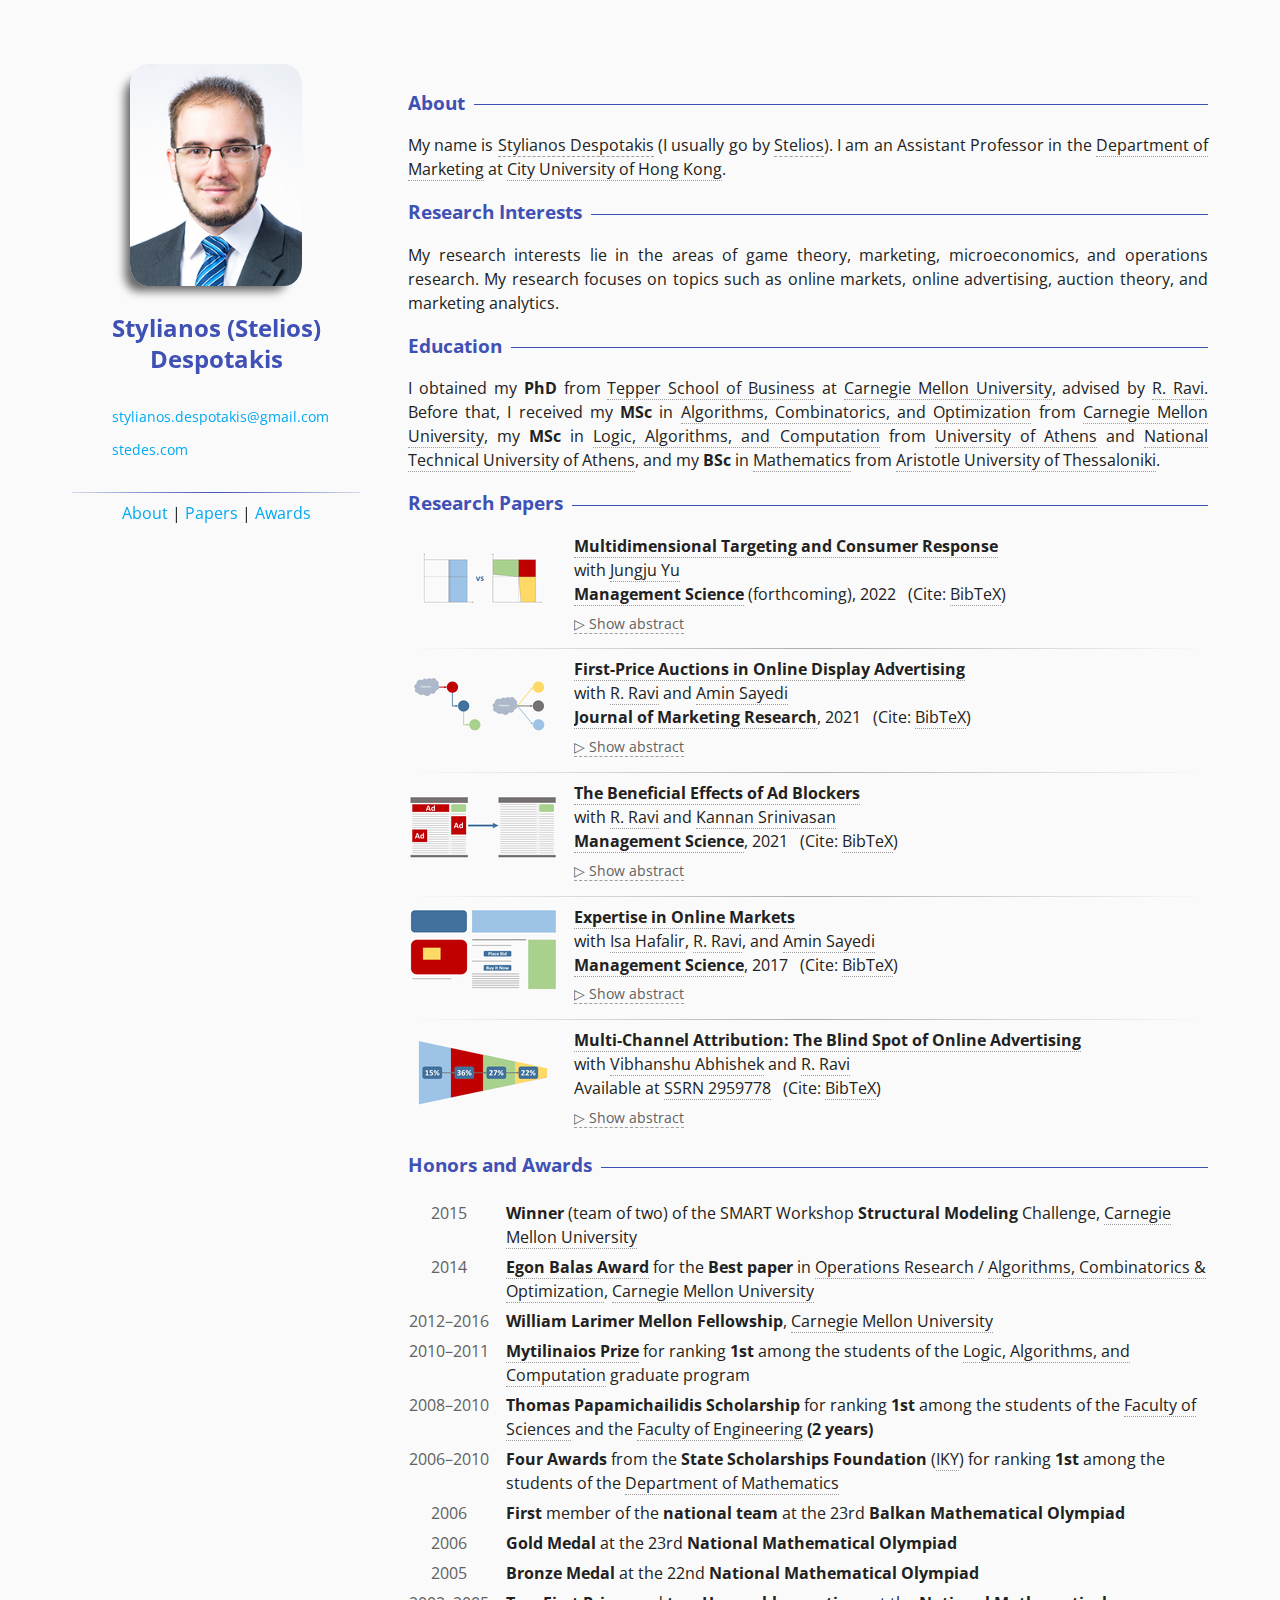
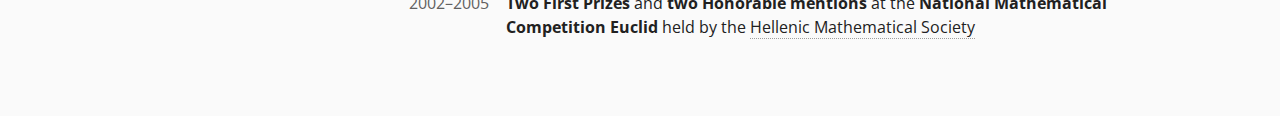
==== index.html @ b0734ba6 "update citations" ====
<!DOCTYPE html>
<html lang="en">

    <head>
        <meta charset="utf-8">

        <meta name="keywords" content="Stelios, Stylianos, Despotakis, stedes, Στέλιος, Στυλιανός, Δεσποτάκης">
        <meta name="description" content="Stylianos (Stelios) Despotakis CV">
        <meta name="author" content="Stylianos Despotakis">

        <meta name="viewport" content="width=device-width, initial-scale=1.0">

        <title>Stelios Despotakis CV</title>

        <link rel="stylesheet" href="css/cv_style.css">
        <link href="https://fonts.googleapis.com/css?family=Open+Sans:400,400i,700" rel="stylesheet">
        <link href="https://maxcdn.bootstrapcdn.com/font-awesome/4.6.3/css/font-awesome.min.css" rel="stylesheet" integrity="sha384-T8Gy5hrqNKT+hzMclPo118YTQO6cYprQmhrYwIiQ/3axmI1hQomh7Ud2hPOy8SP1" crossorigin="anonymous">

        <script src="https://ajax.googleapis.com/ajax/libs/jquery/1.12.4/jquery.min.js"></script>
        <script src="js/ga.js"></script>

        <!-- Icons -->
        <link rel="apple-touch-icon" sizes="180x180" href="/apple-touch-icon.png">
        <link rel="icon" type="image/png" href="/favicon-32x32.png" sizes="32x32">
        <link rel="icon" type="image/png" href="/favicon-16x16.png" sizes="16x16">
        <link rel="manifest" href="/manifest.json">
        <link rel="mask-icon" href="/safari-pinned-tab.svg" color="#5bbad5">
        <meta name="theme-color" content="#ffffff">
    </head>

    <body>
        <div class="cv-container">
            <div class="sidebar">
                <div id="profile-pic"><img src="images/sdespota.jpg" alt="me"></div>
                <h2 id="name-title">Stylianos (Stelios) Despotakis</h2>
                <table class="contact">
                    <tr>
                        <td><span class="fa fa-envelope fa-fw"></span></td>
                        <td>
                            <div id="myemail" style="display: inline-block;">
                                @gmail.
                                <div style="float:right;">
                                    com
                                </div>
                                <div style="float:left;">
                                    despotakis
                                    <span style="display:none;">ignore_this</span>
                                    <div style="float:left;">
                                        stylianos.
                                    </div>
                                </div>
                            </div>
                        </td>
                    </tr>
                    <tr>
                        <td><span class="fa fa-globe fa-fw"></span></td>
                        <td>
                            <a href="/">stedes.com</a>
                        </td>
                    </tr>
                </table>

                <hr>
                <nav>
                    <a href="#sec_about">About</a> |
                    <a href="#sec_papers">Papers</a> |
                    <a href="#sec_awards">Awards</a>
                </nav>
            </div>


            <div class="content">

                <div class="section">
                    <h3 class="section-title" id="sec_about">About</h3>
                    <div class="about">
                        My name is
                        <span class="hover-box">Stylianos Despotakis<span class="message">Greek: Στυλιανός Δεσποτάκης, <small>pronounced&nbsp;</small><span title="Representation in the International Phonetic Alphabet (IPA)">[sti&#654;a'nos &#240;espo'takis]</span> <span title="English pronunciation respelling" class="epr">steel-yah-<span class="smallcaps">NOHSS</span> theh-spoh-<span class="smallcaps">TAH</span>-kees</span></span></span>
                        (I usually go by
                        <span class="hover-box">Stelios<span class="message">Greek: Στέλιος, <small>pronounced&nbsp;</small><span title="Representation in the International Phonetic Alphabet (IPA)">['ste&#654;os]</span> <span title="English pronunciation respelling" class="epr"><span class="smallcaps">STELL</span>-yohs</span></span></span>).
                        I am an Assistant Professor in the <a href="https://www.cb.cityu.edu.hk/mkt/">Department of Marketing</a> at <a href="https://www.cityu.edu.hk/">City University of Hong Kong</a>.
                    </div>
                </div>


                <div class="section">
                    <h3 class="section-title">Research Interests</h3>
                    <div class="research">
                         My research interests lie in the areas of game theory, marketing, microeconomics, and operations research. My research focuses on topics such as online markets, online advertising, auction theory, and marketing analytics.
                    </div>
                </div>


                <div class="section">
                    <h3 class="section-title">Education</h3>
                    <div class="section-content">
                        <div class="education">
                            I obtained my <strong>PhD</strong> from <a href="https://www.cmu.edu/tepper/">Tepper School of Business</a> at <a href="https://www.cmu.edu/">Carnegie Mellon University</a>, advised by <a href="https://www.contrib.andrew.cmu.edu/~ravi/">R. Ravi</a>. Before that, I received my <strong>MSc</strong> in <a href="http://aco.math.cmu.edu/">Algorithms, Combinatorics, and Optimization</a> from <a href="https://www.cmu.edu/">Carnegie Mellon University</a>, my <strong>MSc</strong> in <a href="http://mpla.math.uoa.gr/en/">Logic, Algorithms, and Computation</a> from <a href="https://en.uoa.gr/">University of Athens</a> and <a href="https://www.ntua.gr/en">National Technical University of Athens</a>, and my <strong>BSc</strong> in <a href="https://math.auth.gr/en/">Mathematics</a> from <a href="https://www.auth.gr/en">Aristotle University of Thessaloniki</a>.
                        </div>
                    </div>
                </div>


                <div class="section">
                    <h3 class="section-title" id="sec_papers">Research Papers</h3>
                    <div class="section-content">
                        <div class="paper-container">
                            <div class="image-holder">
                                <img class="paper-image" src="images/md_targeting_small.png" alt="md-targeting">
                            </div>
                            <div class="paper-details">
                                <div class="paper-title">
                                    <strong><a href="pdfs/DY%20-%20Multidimensional%20Targeting%20and%20Consumer%20Response%20-%202022.pdf">Multidimensional Targeting and Consumer Response</a></strong>
                                </div>
                                <div class="authors">
                                    with <a href="https://sites.google.com/view/jungju/home">Jungju Yu</a>
                                </div>
                                <div class="venue">
                                    <strong><a href="https://pubsonline.informs.org/doi/abs/10.1287/mnsc.2022.4604">Management Science</a></strong> (forthcoming), 2022 &nbsp; (Cite: <a href="#bibtex5">BibTeX</a>)
                                </div>
                                <div class="lightbox" id="bibtex5">
                                    <figure>
                                        <a href="#!" class="close"></a>
                                        <figcaption>
<pre>@article{despotakis2022multidimensional,
  title     = {Multidimensional Targeting and Consumer Response},
  author    = {Despotakis, Stylianos and Yu, Jungju},
  journal   = {Management Science},
  volume    = {forthcoming},
  year      = {2022},
  doi       = {10.1287/mnsc.2022.4604},
  URL       = {
    https://pubsonline.informs.org/doi/abs/10.1287/mnsc.2022.4604
  },
  publisher = {INFORMS}
}</pre>
                                        </figcaption>
                                    </figure>
                                </div>
                                <div class="abstract-container">
                                    <input type="checkbox" class="abstract-state" id="abstract5"/>
                                    <label for="abstract5" class="abstract-trigger"></label>
                                    <div class="abstract-wrap">
                                        <div class="abstract-target">
                                            <h4>Abstract</h4>
                                            <p>
                                                Advancements in targeting technology have allowed firms to engage in more precise targeting based on several aspects of consumers' preferences. Exposed to more targeted ads, consumers are becoming increasingly aware of being targeted and respond accordingly. This paper provides a theoretical analysis of multidimensional targeting under which consumers can draw inferences about multiple components of their utility from the advertised product. We show that the firm can be worse off under multidimensional targeting than under single-dimensional targeting, in which the firm targets consumers based only on a single component of their utility. This is because, with multidimensional targeting, targeted consumers may face greater uncertainty about on which specific dimension(s) they can expect to enjoy the advertised product. Therefore, they may be less willing to exert a costly effort of clicking the ad and making a purchase decision. When this result holds, the firm may want to adopt a single-dimensional targeting strategy. However, we show that the firm cannot credibly commit to such a strategy once given access to multiple dimensions of customer data. Interestingly, a higher unit cost of advertising can mitigate the firm's commitment problem for utilizing customer data and, thus, increase the firm's profit. Moreover, the firm can sometimes lower the price to recover some of, but not entirely offset, the drawbacks of multidimensional targeting. We discuss the implications of our results regarding the current practice of targeted advertising and data privacy protection policies.
                                            </p>
                                        </div>
                                    </div>
                                </div>
                            </div>
                        </div>
                        <hr>
                        <div class="paper-container">
                            <div class="image-holder">
                                <img class="paper-image" src="images/firstprice_small.png" alt="First-price">
                            </div>
                            <div class="paper-details">
                                <div class="paper-title">
                                    <strong><a href="pdfs/DRS%20-%20First-Price%20Auctions%20in%20Online%20Display%20Advertising%20-%202021.pdf">First-Price Auctions in Online Display Advertising</a></strong>
                                </div>
                                <div class="authors">
                                    with <a href="https://www.contrib.andrew.cmu.edu/~ravi/">R. Ravi</a> and <a href="https://faculty.washington.edu/aminsa/">Amin Sayedi</a>
                                </div>
                                <div class="venue">
                                    <strong><a href="https://journals.sagepub.com/doi/abs/10.1177/00222437211030201">Journal of Marketing Research</a></strong>, 2021 &nbsp; (Cite: <a href="#bibtex4">BibTeX</a>)
                                </div>
                                <div class="lightbox" id="bibtex4">
                                    <figure>
                                        <a href="#!" class="close"></a>
                                        <figcaption>
<pre>@article{despotakis2021first,
  title     = {First-Price Auctions in Online Display Advertising},
  author    = {Despotakis, Stylianos and Ravi, R and Sayedi, Amin},
  journal   = {Journal of Marketing Research},
  volume    = {58},
  number    = {5},
  pages     = {888--907},
  year      = {2021},
  doi       = {10.1177/00222437211030201},
  URL       = {
    https://journals.sagepub.com/doi/abs/10.1177/00222437211030201
  },
  publisher = {American Marketing Association}
}</pre>
                                        </figcaption>
                                    </figure>
                                </div>
                                <div class="abstract-container">
                                    <input type="checkbox" class="abstract-state" id="abstract4"/>
                                    <label for="abstract4" class="abstract-trigger"></label>
                                    <div class="abstract-wrap">
                                        <div class="abstract-target">
                                            <h4>Abstract</h4>
                                            <p>
                                                We explain the rapid and dramatic move from second-price to first-price auction format in the display advertising market to be a simple consequence of the move from the waterfalling mechanism employed by publishers for soliciting bids in a pre-ordered cascade over exchanges, to an alternate header bidding strategy that broadcasts the request for bid to all exchanges. First, we argue that the move by the publishers from waterfalling to header bidding was a revenue improving move for publishers in the old regime when exchanges employed second-price auctions. Given the publisher move to header bidding, we show that exchanges move from second-price to first-price auctions to increase their expected clearing prices. Interestingly, when all exchanges move to first-price auctions, each exchange faces stronger competition from other exchanges and some exchanges may end up with lower revenue than when all exchanges use second-price auctions; yet, all exchanges move to first-price auctions in the unique equilibrium of the game. We show that the new regime commoditizes the exchanges' offerings and drives their buyer-side fees to zero in equilibrium. Furthermore, it allows the publishers to achieve the revenue of the optimal mechanism despite not having direct access to the advertisers.
                                            </p>
                                        </div>
                                    </div>
                                </div>
                            </div>
                        </div>
                        <hr>
                        <div class="paper-container">
                            <div class="image-holder">
                                <img class="paper-image" src="images/adblocking_small.png" alt="Adblocking">
                            </div>
                            <div class="paper-details">
                                <div class="paper-title">
                                    <strong><a href="pdfs/DRS%20-%20The%20Beneficial%20Effects%20of%20Ad%20Blockers%20-%202019.pdf">The Beneficial Effects of Ad Blockers</a></strong>
                                </div>
                                <div class="authors">
                                    with <a href="https://www.contrib.andrew.cmu.edu/~ravi/">R. Ravi</a> and <a href="https://www.cmu.edu/tepper/faculty-and-research/faculty-by-area/profiles/srinivasan-kannan.html">Kannan Srinivasan</a>
                                </div>
                                <div class="venue">
                                    <strong><a href="https://pubsonline.informs.org/doi/abs/10.1287/mnsc.2020.3653">Management Science</a></strong>, 2021 &nbsp; (Cite: <a href="#bibtex3">BibTeX</a>)
                                </div>
                                <div class="lightbox" id="bibtex3">
                                    <figure>
                                        <a href="#!" class="close"></a>
                                        <figcaption>
<pre>@article{despotakis2021beneficial,
  title     = {The Beneficial Effects of Ad Blockers},
  author    = {Despotakis, Stylianos and Ravi, R and Srinivasan, Kannan},
  journal   = {Management Science},
  volume    = {67},
  number    = {4},
  pages     = {2096--2125},
  year      = {2021},
  doi       = {10.1287/mnsc.2020.3653},
  URL       = {
    https://pubsonline.informs.org/doi/abs/10.1287/mnsc.2020.3653
  },
  publisher = {INFORMS}
}</pre>
                                        </figcaption>
                                    </figure>
                                </div>
                                <div class="abstract-container">
                                    <input type="checkbox" class="abstract-state" id="abstract3"/>
                                    <label for="abstract3" class="abstract-trigger"></label>
                                    <div class="abstract-wrap">
                                        <div class="abstract-target">
                                            <h4>Abstract</h4>
                                            <p>
                                                Although online advertising is the lifeline of many internet content platforms, the usage of ad blockers has surged in recent years, presenting a challenge to platforms dependent on ad revenue. Using a simple analytical model with two competing platforms, we show that the presence of ad blockers can actually benefit platforms. In particular, there are conditions under which the optimal equilibrium strategy for the platforms is to allow the use of ad blockers (rather than using an ad-block wall or charging a fee for viewing ad-free content). The key insight is that allowing ad blockers serves to differentiate platform users based on their disutility to viewing ads. This allows platforms to increase their ad intensity on those that do not use the ad blockers and achieve higher returns than in a world without ad blockers. We show robustness of these results when we allow a larger combination of platform strategies, as well as by explaining how ad white-listing schemes offered by modern ad blockers can add value. Our study provides general guidelines for what strategy a platform should follow based on the heterogeneity in the ad sensitivity of their user base.
                                            </p>
                                        </div>
                                    </div>
                                </div>
                            </div>
                        </div>
                        <hr>
                        <div class="paper-container">
                            <div class="image-holder">
                                <img class="paper-image" src="images/auctions2_small.png" alt="Auctions">
                            </div>
                            <div class="paper-details">
                                <div class="paper-title">
                                    <strong><a href="pdfs/DHRS%20-%20Expertise%20in%20Online%20Markets%20-%202016.pdf">Expertise in Online Markets</a></strong>
                                </div>
                                <div class="authors">
                                    with <a href="https://profiles.uts.edu.au/isa.hafalir">Isa Hafalir</a>, <a href="https://www.contrib.andrew.cmu.edu/~ravi/">R. Ravi</a>, and <a href="https://faculty.washington.edu/aminsa/">Amin Sayedi</a>
                                </div>
                                <div class="venue">
                                    <strong><a href="https://pubsonline.informs.org/doi/abs/10.1287/mnsc.2016.2530">Management Science</a></strong>, 2017 &nbsp; (Cite: <a href="#bibtex1">BibTeX</a>)
                                </div>
                                <div class="lightbox" id="bibtex1">
                                    <figure>
                                        <a href="#!" class="close"></a>
                                        <figcaption>
<pre>@article{despotakis2017expertise,
  title     = {Expertise in Online Markets},
  author    = {Despotakis, Stylianos and Hafalir, Isa and Ravi, R and Sayedi, Amin},
  journal   = {Management Science},
  volume    = {63},
  number    = {11},
  pages     = {3895--3910},
  year      = {2017},
  doi       = {10.1287/mnsc.2016.2530},
  URL       = {
    https://pubsonline.informs.org/doi/abs/10.1287/mnsc.2016.2530
  },
  publisher = {INFORMS}
}</pre>
                                        </figcaption>
                                    </figure>
                                </div>
                                <div class="abstract-container">
                                    <input type="checkbox" class="abstract-state" id="abstract1"/>
                                    <label for="abstract1" class="abstract-trigger"></label>
                                    <div class="abstract-wrap">
                                        <div class="abstract-target">
                                            <h4>Abstract</h4>
                                            <p>
                                                We examine the effect of the presence of expert buyers on other buyers, the platform, and the sellers in online markets. We model buyer expertise as the ability to accurately predict the quality, or condition, of an item, modeled as its common value. We show that nonexperts may bid more aggressively, even above their expected valuation, to compensate for their lack of information. As a consequence, we obtain two interesting implications. First, auctions with a &ldquo;hard close&rdquo; may generate higher revenue than those with a &ldquo;soft close&rdquo;. Second, contrary to the linkage principle, an auction platform may obtain a higher revenue by hiding the item's common-value information from the buyers. We also consider markets where both auctions and posted prices are available and show that the presence of experts allows the sellers of high quality items to signal their quality by choosing to sell via auctions.
                                            </p>
                                        </div>
                                    </div>
                                </div>
                            </div>
                        </div>
                        <hr>
                        <div class="paper-container">
                            <div class="image-holder">
                                <img class="paper-image" src="images/attribution_small.png" alt="Attribution">
                            </div>
                            <div class="paper-details">
                                <div class="paper-title">
                                    <strong><a href="pdfs/ADR%20-%20Multi-Channel%20Attribution%20The%20Blind%20Spot%20of%20Online%20Advertising%20-%202017.pdf">Multi-Channel Attribution: The Blind Spot of Online Advertising</a></strong>
                                </div>
                                <div class="authors">
                                    with <a href="https://merage.uci.edu/research-faculty/faculty-directory/Vibhanshu-Abhishek.html">Vibhanshu Abhishek</a> and <a href="https://www.contrib.andrew.cmu.edu/~ravi/">R. Ravi</a>
                                </div>
                                <div class="venue">
                                    Available at <a href="https://ssrn.com/abstract=2959778">SSRN 2959778</a> &nbsp; (Cite: <a href="#bibtex2">BibTeX</a>)
                                </div>
                                <div class="lightbox" id="bibtex2">
                                    <figure>
                                        <a href="#!" class="close"></a>
                                        <figcaption>
<pre>@article{abhishek2017multi,
  title   = {Multi-Channel Attribution: The Blind Spot of Online Advertising},
  author  = {Abhishek, Vibhanshu and Despotakis, Stylianos and Ravi, R},
  journal = {Available at SSRN 2959778},
  year    = {2017},
  doi     = {10.2139/ssrn.2959778},
  URL     = {
    https://ssrn.com/abstract=2959778
  }
}</pre>
                                        </figcaption>
                                    </figure>
                                </div>
                                <div class="abstract-container">
                                    <input type="checkbox" class="abstract-state" id="abstract2"/>
                                    <label for="abstract2" class="abstract-trigger"></label>
                                    <div class="abstract-wrap">
                                        <div class="abstract-target">
                                            <h4>Abstract</h4>
                                            <p>
                                                In this paper, we study the problem of attributing credit for customer acquisition to different components of a digital marketing campaign using an analytical model. We investigate attribution contracts through which an advertiser tries to incentivize two publishers that affect customer acquisition. We situate such contracts in a two-stage marketing funnel, where the publishers should coordinate their efforts to drive conversions.
                                            </p>
                                            <p>
                                                First, we analyze the popular class of multi-touch contracts where the principal splits the attribution among publishers using fixed weights depending on their position. Our first result shows the following counterintuitive property of optimal multi-touch contracts: higher credit is given to the portion of the funnel where the existing baseline conversion rate is higher. Next, we show that social welfare maximizing contracts can sometimes have even higher conversion rate than optimal multi-touch contracts, highlighting a prisoners' dilemma effect in the equilibrium for the multi-touch contract. While multi-touch attribution is not globally optimal, there are linear contracts that &ldquo;coordinate the funnel&rdquo; to achieve optimal revenue. However, such optimal-revenue contracts require knowledge of the baseline conversion rates by the principal. When this information is not available, we propose a new class of &lsquo;reinforcement&rsquo; contracts and show that for a large range of model parameters these contracts yield better revenue than multi-touch.
                                            </p>
                                        </div>
                                    </div>
                                </div>
                            </div>
                        </div>
                    </div>
                </div>


                <div class="section">
                    <h3 class="section-title" id="sec_awards">Honors and Awards</h3>
                    <div class="section-content">
                        <table class="awards">
                            <tr>
                                <td>2015</td>
                                <td>
                                    <strong>Winner</strong> (team of two) of the SMART Workshop <strong>Structural Modeling</strong> Challenge, <a href="https://www.cmu.edu/">Carnegie Mellon University</a>
                                </td>
                            </tr>
                            <tr>
                                <td>2014</td>
                                <td>
                                    <strong><a href="https://www.cmu.edu/tepper/programs/phd/program/student-awards.html">Egon Balas Award</a></strong> for the <strong>Best paper</strong> in <a href="https://www.cmu.edu/tepper/programs/phd/program/operations-research/">Operations Research</a> / <a href="http://aco.math.cmu.edu/">Algorithms, Combinatorics & Optimization</a>, <a href="https://www.cmu.edu/">Carnegie Mellon University</a>
                                </td>
                            </tr>
                            <tr>
                                <td>2012&ndash;2016</td>
                                <td>
                                    <strong>William Larimer Mellon Fellowship</strong>, <a href="https://www.cmu.edu/">Carnegie Mellon University</a>
                                </td>
                            </tr>
                            <tr>
                                <td>2010&ndash;2011</td>
                                <td>
                                    <strong><a href="http://mpla.math.uoa.gr/en/awards/mytilinaios/">Mytilinaios Prize</a></strong> for ranking <strong>1st</strong> among the students of the <a href="http://mpla.math.uoa.gr/en/">Logic, Algorithms, and Computation</a> graduate program
                                </td>
                            </tr>
                            <tr>
                                <td>2008&ndash;2010</td>
                                <td>
                                    <strong>Thomas Papamichailidis Scholarship</strong> for ranking <strong>1st</strong> among the students of the <a href="https://www.auth.gr/en/sci">Faculty of Sciences</a> and the <a href="https://www.auth.gr/en/eng">Faculty of Engineering</a> <strong>(2 years)</strong>
                                </td>
                            </tr>
                            <tr>
                                <td>2006&ndash;2010</td>
                                <td>
                                    <strong>Four Awards</strong> from the <strong>State Scholarships Foundation</strong> (<a href="https://www.iky.gr/en/">IKY</a>) for ranking <strong>1st</strong> among the students of the <a href="https://math.auth.gr/en/">Department of Mathematics</a>
                                </td>
                            </tr>
                            <tr>
                                <td>2006</td>
                                <td>
                                    <strong>First</strong> member of the <strong>national team</strong> at the 23rd <strong>Balkan Mathematical Olympiad</strong>
                                </td>
                            </tr>
                            <tr>
                                <td>2006</td>
                                <td>
                                    <strong>Gold Medal</strong> at the 23rd <strong>National Mathematical Olympiad</strong>
                                </td>
                            </tr>
                            <tr>
                                <td>2005</td>
                                <td>
                                    <strong>Bronze Medal</strong> at the 22nd <strong>National Mathematical Olympiad</strong>
                                </td>
                            </tr>
                            <tr>
                                <td>2002&ndash;2005</td>
                                <td>
                                    <strong>Two First Prizes</strong> and <strong>two Honorable mentions</strong> at the <strong>National Mathematical Competition Euclid</strong> held by the <a href="http://www.hms.gr/">Hellenic Mathematical Society</a>
                                </td>
                            </tr>
                        </table>
                    </div>
                </div>


            </div>
        </div>


        <script src="js/cv_script.js"></script>

    </body>
</html>
---- css/cv_style.css ----
html {
    font-family: 'Open Sans', 'Helvetica Neue', Helvetica, Arial, sans-serif;
    font-size: 1em;
    line-height: 1.5em;
    background-color: #fafafa;
}

body {
    margin: 0.5em;
    padding: 0;
    color: #212121;
}

/* Tables */
.awards {
    border-spacing: 0 0.3em;
}
.awards td:first-child {
    vertical-align: top;
    text-align: center;
    color: #616161;
    white-space: nowrap;
    padding-right: 1em;
}

.contact {
    color: #616161;
    margin: 1.5em auto;
}
.contact td {
    padding: 0.5em 0.2em;
}
.contact td:first-child {
    vertical-align: top;
    text-align: center;
    line-height: 1.2em;
    font-size: 1em;
}
.contact td:last-child {
    vertical-align: center;
    text-align: left;
    line-height: 1.2em;
    font-size: 0.9em;
}

/* Section titles */
.section-title {
    color: #3f51b5;
    overflow: hidden;
}
.section-title:after {
    background-color: #3f51b5;
    content: '';
    display: inline-block;
    height: 1px;
    position: relative;
    vertical-align: middle;
    width: 100%;
    left: 0.5em;
    margin-right: -100%;
    z-index: -1;
}

/* Name title */
#name-title {
    color: #3f51b5;
    line-height: 1.3;
}

/* Grey */
.grey {
    color: #616161;
}

.degree {
    font-weight: bold;
}

.education, .research, .about {
    text-align: justify;
}

/* CV-container */
.cv-container {
    margin-left: auto;
    margin-right: auto;
}
@media (min-width: 74em) and (min-height: 36em) {
    .cv-container {
        width: 73em;
    }
}

/* Sidebar */
.sidebar {
    text-align: center;
    padding: 2em 1em;
}
@media (min-width: 48em) and (min-height: 36em) {
    .sidebar {
        padding-top: 4em;
        position: fixed;
        top: 0;
        width: 18em;
    }
}

/* Content */
.content {
    padding-top: 1em;
    padding-bottom: 4em;
    max-width: 50em;
    margin: auto;
}
@media (min-width: 48em) and (min-height: 36em) {
    .content {
        padding-top: 4em;
        margin-left: 20em;
        margin-right: 1em;
    }
}
@media (min-width: 64em) and (min-height: 36em) {
    .content {
        margin-left: 22em;
    }
}

/* Social bar */
.social {
    margin: 1em 0em 1em 0em;
}
.social img {
    width: 40px;
    transition: all 0.5s ease;
}
.social img:hover {
    opacity: 0.7;
}

/* Link style */
a:link {
    color: #03a9f4;
    text-decoration: none;
}
a:visited {
    color: #0277bd;
    text-decoration: none;
}
a:hover {
    color: #81d4fa;
    text-decoration: underline;
}
a:active {
    color: #4fc3f7;
    text-decoration: underline;
}

/* Link style in content */
.content a {
    color: inherit;
    text-decoration: none;
    border-bottom: 1px dotted #9e9e9e;
}
.content a:hover {
    color: #81d4fa;
    text-decoration: none;
    border-bottom: 1px solid;
}
.content a:active {
    color: #4fc3f7;
    text-decoration: none;
    border-bottom: 1px solid;
}

/* Lists */
ul {
    margin-top: 0.4em;
    padding-left: 1.2em;
}
li {
    padding-left: 0.3em;
    margin: 0.3em 0;
}

/* Horizontal rule */
.sidebar hr {
    border: 0;
    height: 1px;
    background-image: linear-gradient(to right, rgba(63, 81, 181, 0.2), rgba(63, 81, 181, 1), rgba(63, 81, 181, 0.2));
}

.section-content hr {
    border: 0;
    height: 1px;
    background-image: linear-gradient(to right, rgba(97, 97, 97, 0), rgba(97, 97, 97, 0.5), rgba(97, 97, 97, 0));
}

/* Profile pic */
#profile-pic img {
    width: 60%;
    max-width: 210px;
    border-radius: 10%;
    box-shadow: -10px 10px 10px -5px rgba(0, 0, 0, 0.6);
}

/* Latex */
.latex sub, .latex sup {
    text-transform: uppercase;
}
.latex sub {
    vertical-align: -0.5ex;
    margin-left: -0.1667em;
    margin-right: -0.125em;
}
.latex, .latex sub {
    font-size: 1em;
}
.latex sup {
    font-size: 0.85em;
    vertical-align: 0.15em;
    margin-left: -0.36em;
    margin-right: -0.15em;
}

/* Hover box */
.hover-box {
    border-bottom: 1px dashed #9e9e9e;
    cursor: help;
}
.message {
    display: none;
    position: absolute;
    padding: 0.8em 1em;
    color: #212121;
    background: #e8eaf6;
    border: 1px solid;
    margin-left: 1em;
    border-radius: 5px 5px;
    box-shadow: 5px 5px 5px rgba(0, 0, 0, 0.1);
}
.hover-box:hover .message {
    display: block;
    z-index: 99;
}

.epr {
    font-style: italic;
}

.smallcaps {
    font-weight: bold;
    font-variant: small-caps;
    text-transform: lowercase;
}

/* Abstract */
.abstract-state {
    display: none;
}
.abstract-target {
    opacity: 0;
    max-height: 0;
    font-size: 0;
    text-align: justify;
    padding: 0 1em;
    border-left: 1px solid #9e9e9e;
}
.abstract-state:checked ~ .abstract-wrap .abstract-target {
    opacity: 1;
    font-size: inherit;
    max-height: 999em;
}
.abstract-state ~ .abstract-trigger:before {
    content: '\25b7\00a0 Show abstract';
}
.abstract-state:checked ~ .abstract-trigger:before {
    content: '\25bd\00a0 Hide abstract';
}
.abstract-trigger {
    cursor: pointer;
    color: #616161;
    font-size: 0.9em;
    border-bottom: 1px dashed #9e9e9e;
}

.abstract-container {
    margin-top: 0.3em;
    margin-bottom: 0.3em;
}

/* Publications */
.paper-container {
    overflow: hidden;
    margin: 0.5em 0;
}
.image-holder {
    float: left;
    padding-right: 1em;
    padding-top: 0.2em;
}
.paper-image {
    width: 150px;
}
.paper-details {
    overflow: hidden;
}

/* BibTeX */
/* Unopened lightbox */
.lightbox {
    display: none;
}

/* Opened lightbox */
.lightbox:target {
    position: fixed;
    left: 0;
    top: 0;
    width: 100%;
    height: 100%;
    display: flex;
    align-items: center;
    justify-content: center;
}

/* Lightbox content */
.lightbox figcaption {
    width: auto;  
    position: relative;
    padding: 1.5em;
    background-color: white;
    border-radius: 8px;
}

/* Close button */
.lightbox .close {
    position: relative;
    display: block;
}

.lightbox .close::after {
    right: -1rem;
    top: -1rem;
    width: 2rem;
    height: 2rem;
    position: absolute;
    display: flex;
    z-index: 1;
    align-items: center;
    justify-content: center;
    background-color: black;
    border-radius: 50%;
    color: white;
    content: "×";
    cursor: pointer;
}

/* Lightbox overlay */
.lightbox .close::before {
    left: 0;
    top: 0;
    width: 100%;
    height: 100%;
    position: fixed;
    background-color: rgba(0, 0, 0, 0.7);
    content: "";
    cursor: pointer;
}

pre {
    font-family: monospace, monospace;
    white-space: pre-wrap;
    word-wrap: break-word;
}
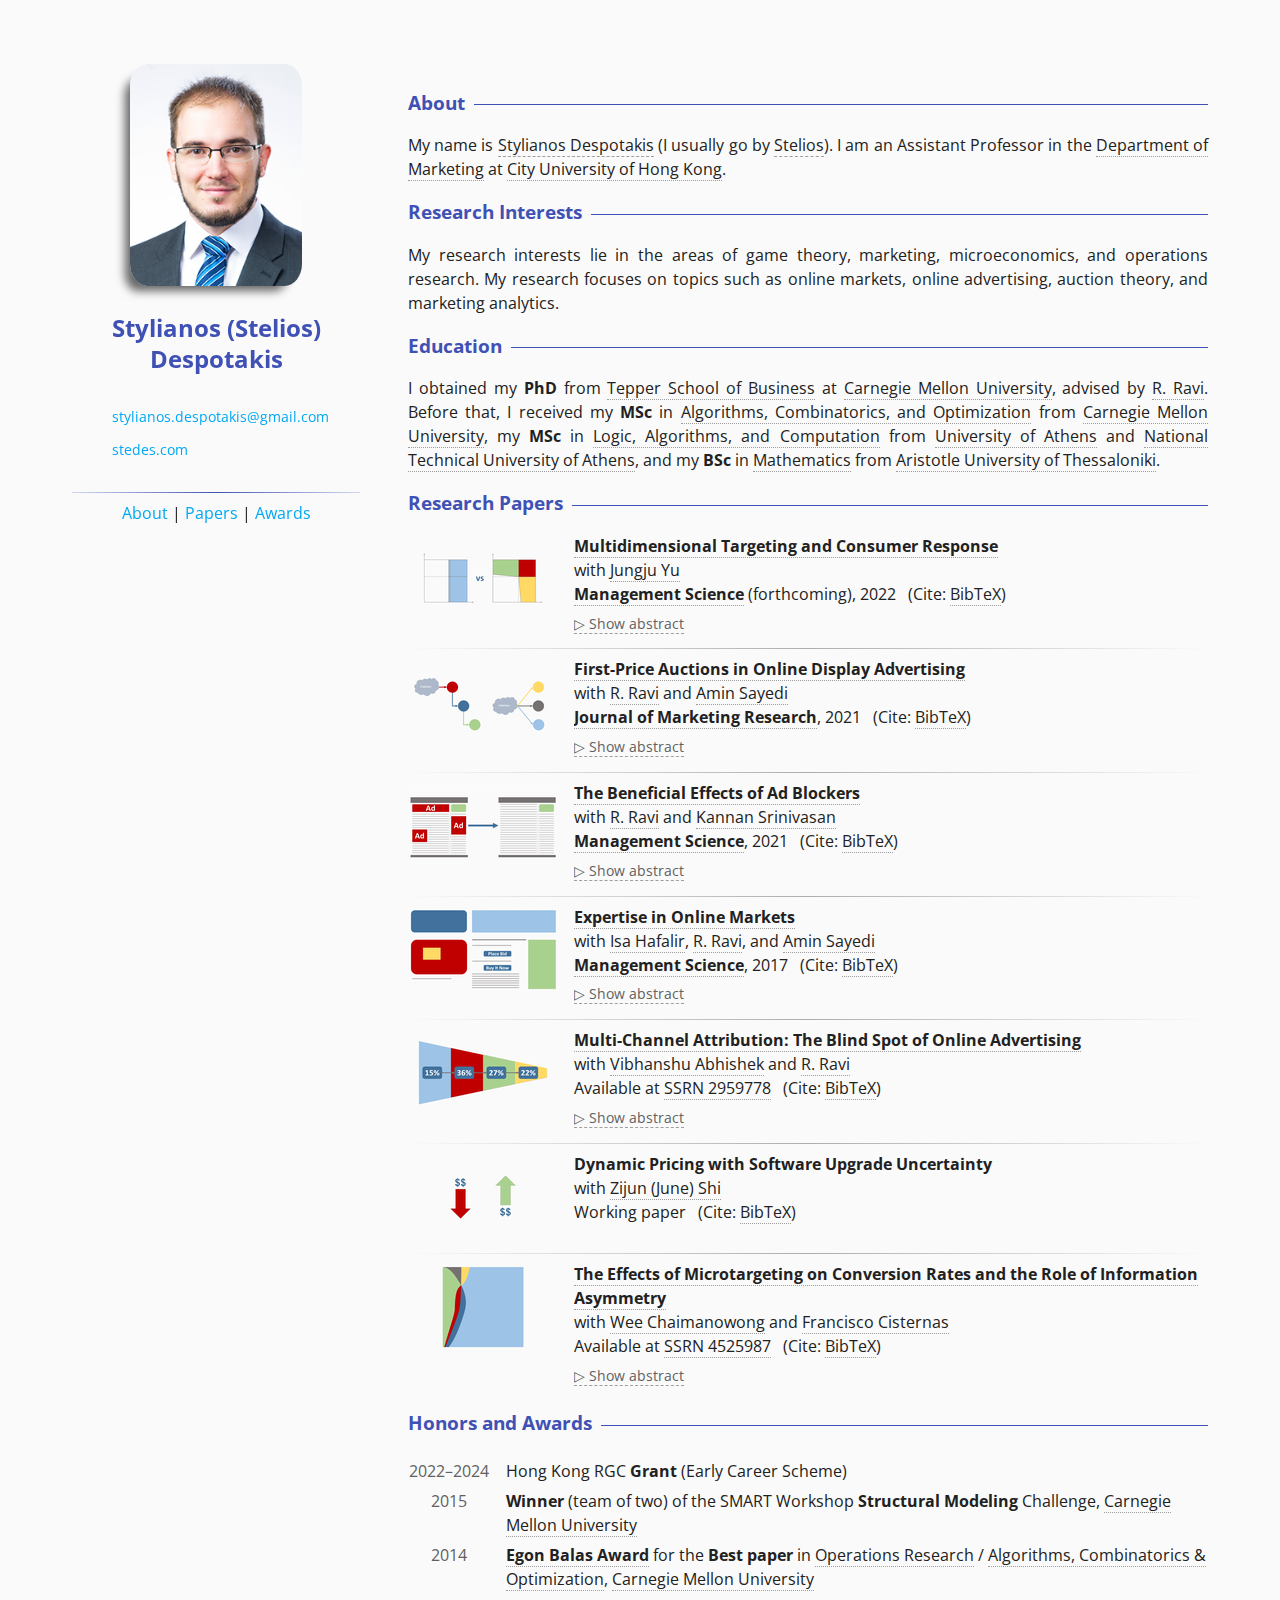
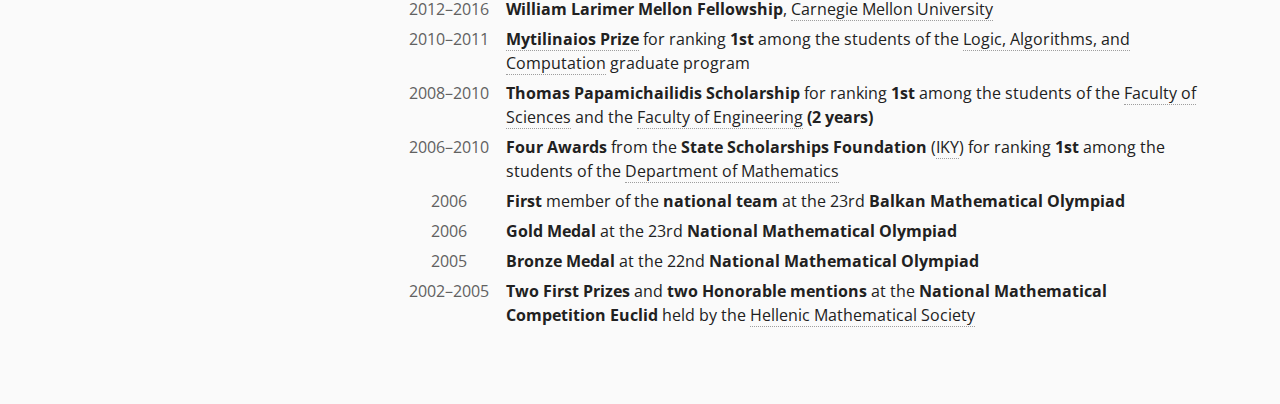
==== commit 3c4b269f: "updates" ====
--- a/index.html
+++ b/index.html
@@ -17,7 +17,15 @@
         <link href="https://maxcdn.bootstrapcdn.com/font-awesome/4.6.3/css/font-awesome.min.css" rel="stylesheet" integrity="sha384-T8Gy5hrqNKT+hzMclPo118YTQO6cYprQmhrYwIiQ/3axmI1hQomh7Ud2hPOy8SP1" crossorigin="anonymous">
 
         <script src="https://ajax.googleapis.com/ajax/libs/jquery/1.12.4/jquery.min.js"></script>
-        <script src="js/ga.js"></script>
+
+        <script async src="https://www.googletagmanager.com/gtag/js?id=G-1502M5J1HB"></script>
+        <script>
+            window.dataLayer = window.dataLayer || [];
+            function gtag(){dataLayer.push(arguments);}
+            gtag('js', new Date());
+
+            gtag('config', 'G-1502M5J1HB');
+        </script>
 
         <!-- Icons -->
         <link rel="apple-touch-icon" sizes="180x180" href="/apple-touch-icon.png">
@@ -350,6 +358,85 @@
                                 </div>
                             </div>
                         </div>
+                        <hr>
+                        <div class="paper-container">
+                            <div class="image-holder">
+                                <img class="paper-image" src="images/pricing_small.png" alt="Pricing">
+                            </div>
+                            <div class="paper-details">
+                                <div class="paper-title">
+                                    <strong>Dynamic Pricing with Software Upgrade Uncertainty</strong>
+                                </div>
+                                <div class="authors">
+                                    with <a href="https://www.zijunshi.com/">Zijun (June) Shi</a>
+                                </div>
+                                <div class="venue">
+                                    Working paper &nbsp; (Cite: <a href="#bibtex7">BibTeX</a>)
+                                </div>
+                                <div class="lightbox" id="bibtex7">
+                                    <figure>
+                                        <a href="#!" class="close"></a>
+                                        <figcaption>
+<pre>@misc{despotakis2023dynamic,
+  title        = {Dynamic Pricing with Software Upgrade Uncertainty},
+  author       = {Despotakis, Stylianos and Shi, Zijun June},
+  howpublished = {Working paper},
+  year         = {2023}
+}</pre>
+                                        </figcaption>
+                                    </figure>
+                                </div>
+                            </div>
+                        </div>
+                        <hr>
+                        <div class="paper-container">
+                            <div class="image-holder">
+                                <img class="paper-image" src="images/microtargeting_small.png" alt="Microtargeting">
+                            </div>
+                            <div class="paper-details">
+                                <div class="paper-title">
+                                    <strong><a href="pdfs/CCD%20-%20The%20Effects%20of%20Microtargeting%20on%20Conversion%20Rates%20and%20the%20Role%20of%20Information%20Asymmetry%20-%202023.pdf">The Effects of Microtargeting on Conversion Rates and the Role of Information Asymmetry</a></strong>
+                                </div>
+                                <div class="authors">
+                                    with <a href="https://grad.bschool.cuhk.edu.hk/students/chaimanowong-wee/">Wee Chaimanowong</a> and <a href="https://www.bschool.cuhk.edu.hk/staff/cisternas-vera-francisco/">Francisco Cisternas</a>
+                                </div>
+                                <div class="venue">
+                                    Available at <a href="https://ssrn.com/abstract=4525987">SSRN 4525987</a> &nbsp; (Cite: <a href="#bibtex6">BibTeX</a>)
+                                </div>
+                                <div class="lightbox" id="bibtex6">
+                                    <figure>
+                                        <a href="#!" class="close"></a>
+                                        <figcaption>
+<pre>@article{chaimanowong2023effects,
+  title   = {The Effects of Microtargeting on Conversion Rates and the Role of Information Asymmetry},
+  author  = {Chaimanowong, Wee and Cisternas, Francisco and Despotakis, Stylianos},
+  journal = {Available at SSRN 4525987},
+  year    = {2023},
+  doi     = {10.2139/ssrn.4525987},
+  URL     = {
+    https://ssrn.com/abstract=4525987
+  }
+}</pre>
+                                        </figcaption>
+                                    </figure>
+                                </div>
+                                <div class="abstract-container">
+                                    <input type="checkbox" class="abstract-state" id="abstract6"/>
+                                    <label for="abstract6" class="abstract-trigger"></label>
+                                    <div class="abstract-wrap">
+                                        <div class="abstract-target">
+                                            <h4>Abstract</h4>
+                                            <p>
+                                                Behavioral advertising targets consumers based on their personal characteristics, while contextual advertising is based on the content consumers are currently viewing. Nowadays, many websites employ a combination of the two, known as <em>microtargeting</em>, to display more tailored ads to consumers. Although it is debated whether using behavioral data benefits or harms publishers' revenues, the prevailing belief has been that more personalized ads always yield higher conversion rates. However, recent empirical evidence indicates that less targeted ads can sometimes achieve equal or even greater conversion rates.
+                                            </p>
+                                            <p>
+                                                We introduce a game-theoretic model to investigate this phenomenon and explain why disabling microtargeted behavioral advertising can sometimes result in increased conversion rates and publisher revenue simultaneously. We link this outcome to the information asymmetry present in the online advertising market. Allowing third-party cookies on a website enables some advertisers to access behavioral data from large ad exchanges, a privilege not universally available. Moreover, not all advertisers have the advanced tools necessary to leverage this additional information effectively. We show that such information asymmetry can reduce market efficiency. Surprisingly, disabling microtargeting can create a more efficient market by providing equal opportunities to all advertisers, despite them being less informed.
+                                            </p>
+                                        </div>
+                                    </div>
+                                </div>
+                            </div>
+                        </div>                        
                     </div>
                 </div>
 
@@ -359,6 +446,12 @@
                     <div class="section-content">
                         <table class="awards">
                             <tr>
+                                <td>2022&ndash;2024</td>
+                                <td>
+                                    Hong Kong RGC <strong>Grant</strong> (Early Career Scheme)
+                                </td>
+                            </tr>
+                            <tr>
                                 <td>2015</td>
                                 <td>
                                     <strong>Winner</strong> (team of two) of the SMART Workshop <strong>Structural Modeling</strong> Challenge, <a href="https://www.cmu.edu/">Carnegie Mellon University</a>
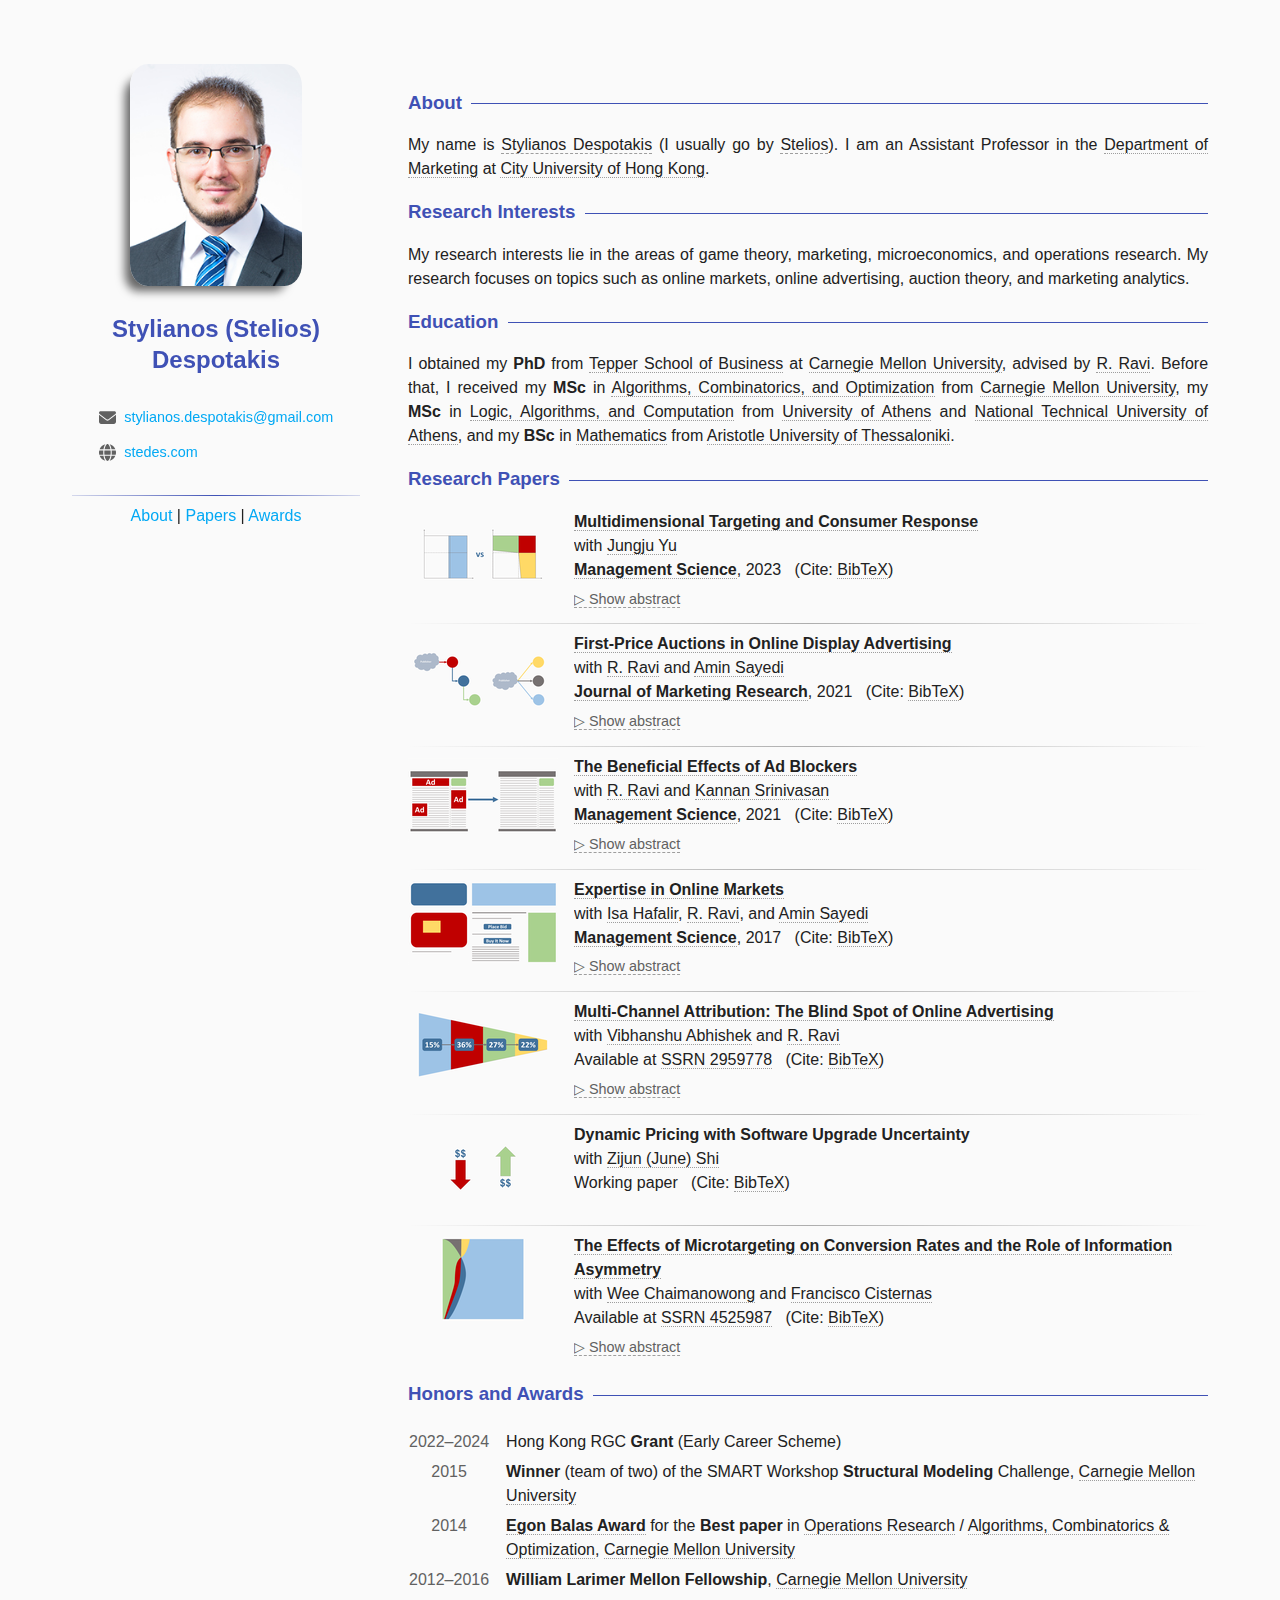
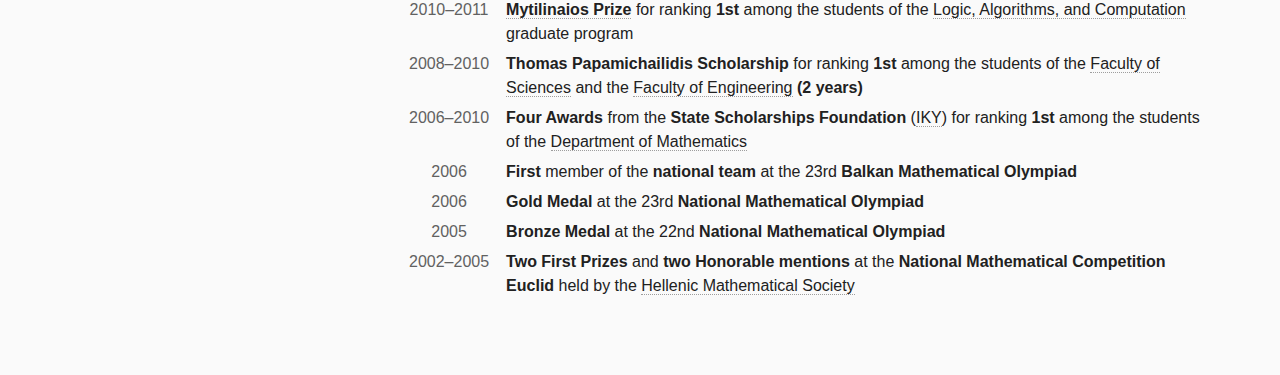
==== commit 5b4799ce: "updates" ====
--- a/index.html
+++ b/index.html
@@ -13,10 +13,6 @@
         <title>Stelios Despotakis CV</title>
 
         <link rel="stylesheet" href="css/cv_style.css">
-        <link href="https://fonts.googleapis.com/css?family=Open+Sans:400,400i,700" rel="stylesheet">
-        <link href="https://maxcdn.bootstrapcdn.com/font-awesome/4.6.3/css/font-awesome.min.css" rel="stylesheet" integrity="sha384-T8Gy5hrqNKT+hzMclPo118YTQO6cYprQmhrYwIiQ/3axmI1hQomh7Ud2hPOy8SP1" crossorigin="anonymous">
-
-        <script src="https://ajax.googleapis.com/ajax/libs/jquery/1.12.4/jquery.min.js"></script>
 
         <script async src="https://www.googletagmanager.com/gtag/js?id=G-1502M5J1HB"></script>
         <script>
@@ -43,7 +39,7 @@
                 <h2 id="name-title">Stylianos (Stelios) Despotakis</h2>
                 <table class="contact">
                     <tr>
-                        <td><span class="fa fa-envelope fa-fw"></span></td>
+                        <td><img src="images/envelope.svg" class="icon"></td>
                         <td>
                             <div id="myemail" style="display: inline-block;">
                                 @gmail.
@@ -61,7 +57,7 @@
                         </td>
                     </tr>
                     <tr>
-                        <td><span class="fa fa-globe fa-fw"></span></td>
+                        <td><img src="images/globe.svg" class="icon"></span></td>
                         <td>
                             <a href="/">stedes.com</a>
                         </td>
@@ -103,7 +99,7 @@
                     <h3 class="section-title">Education</h3>
                     <div class="section-content">
                         <div class="education">
-                            I obtained my <strong>PhD</strong> from <a href="https://www.cmu.edu/tepper/">Tepper School of Business</a> at <a href="https://www.cmu.edu/">Carnegie Mellon University</a>, advised by <a href="https://www.contrib.andrew.cmu.edu/~ravi/">R. Ravi</a>. Before that, I received my <strong>MSc</strong> in <a href="http://aco.math.cmu.edu/">Algorithms, Combinatorics, and Optimization</a> from <a href="https://www.cmu.edu/">Carnegie Mellon University</a>, my <strong>MSc</strong> in <a href="http://mpla.math.uoa.gr/en/">Logic, Algorithms, and Computation</a> from <a href="https://en.uoa.gr/">University of Athens</a> and <a href="https://www.ntua.gr/en">National Technical University of Athens</a>, and my <strong>BSc</strong> in <a href="https://math.auth.gr/en/">Mathematics</a> from <a href="https://www.auth.gr/en">Aristotle University of Thessaloniki</a>.
+                            I obtained my <strong>PhD</strong> from <a href="https://www.cmu.edu/tepper/">Tepper School of Business</a> at <a href="https://www.cmu.edu/">Carnegie Mellon University</a>, advised by <a href="https://www.contrib.andrew.cmu.edu/~ravi/">R. Ravi</a>. Before that, I received my <strong>MSc</strong> in <a href="https://aco.math.cmu.edu/">Algorithms, Combinatorics, and Optimization</a> from <a href="https://www.cmu.edu/">Carnegie Mellon University</a>, my <strong>MSc</strong> in <a href="http://mpla.math.uoa.gr/en/">Logic, Algorithms, and Computation</a> from <a href="https://en.uoa.gr/">University of Athens</a> and <a href="https://www.ntua.gr/en">National Technical University of Athens</a>, and my <strong>BSc</strong> in <a href="https://math.auth.gr/en/">Mathematics</a> from <a href="https://www.auth.gr/en">Aristotle University of Thessaloniki</a>.
                         </div>
                     </div>
                 </div>
@@ -124,18 +120,20 @@
                                     with <a href="https://sites.google.com/view/jungju/home">Jungju Yu</a>
                                 </div>
                                 <div class="venue">
-                                    <strong><a href="https://pubsonline.informs.org/doi/abs/10.1287/mnsc.2022.4604">Management Science</a></strong> (forthcoming), 2022 &nbsp; (Cite: <a href="#bibtex5">BibTeX</a>)
+                                    <strong><a href="https://pubsonline.informs.org/doi/abs/10.1287/mnsc.2022.4604">Management Science</a></strong>, 2023 &nbsp; (Cite: <a href="#bibtex5">BibTeX</a>)
                                 </div>
                                 <div class="lightbox" id="bibtex5">
                                     <figure>
                                         <a href="#!" class="close"></a>
                                         <figcaption>
-<pre>@article{despotakis2022multidimensional,
+<pre>@article{despotakis2023multidimensional,
   title     = {Multidimensional Targeting and Consumer Response},
   author    = {Despotakis, Stylianos and Yu, Jungju},
   journal   = {Management Science},
-  volume    = {forthcoming},
-  year      = {2022},
+  volume    = {69},
+  number    = {8},
+  pages     = {4518--4540},
+  year      = {2023},
   doi       = {10.1287/mnsc.2022.4604},
   URL       = {
     https://pubsonline.informs.org/doi/abs/10.1287/mnsc.2022.4604
@@ -460,7 +458,7 @@
                             <tr>
                                 <td>2014</td>
                                 <td>
-                                    <strong><a href="https://www.cmu.edu/tepper/programs/phd/program/student-awards.html">Egon Balas Award</a></strong> for the <strong>Best paper</strong> in <a href="https://www.cmu.edu/tepper/programs/phd/program/operations-research/">Operations Research</a> / <a href="http://aco.math.cmu.edu/">Algorithms, Combinatorics & Optimization</a>, <a href="https://www.cmu.edu/">Carnegie Mellon University</a>
+                                    <strong><a href="https://www.cmu.edu/tepper/programs/phd/program/student-awards.html">Egon Balas Award</a></strong> for the <strong>Best paper</strong> in <a href="https://www.cmu.edu/tepper/programs/phd/program/operations-research/">Operations Research</a> / <a href="https://aco.math.cmu.edu/">Algorithms, Combinatorics & Optimization</a>, <a href="https://www.cmu.edu/">Carnegie Mellon University</a>
                                 </td>
                             </tr>
                             <tr>
@@ -519,7 +517,7 @@
             </div>
         </div>
 
-
+        <script src="https://ajax.googleapis.com/ajax/libs/jquery/1.12.4/jquery.min.js"></script>
         <script src="js/cv_script.js"></script>
 
     </body>
--- a/css/cv_style.css
+++ b/css/cv_style.css
@@ -1,5 +1,5 @@
 html {
-    font-family: 'Open Sans', 'Helvetica Neue', Helvetica, Arial, sans-serif;
+    font-family: sans-serif;
     font-size: 1em;
     line-height: 1.5em;
     background-color: #fafafa;
@@ -41,6 +41,11 @@
     text-align: left;
     line-height: 1.2em;
     font-size: 0.9em;
+}
+.icon {
+    display: block;
+    margin: auto;
+    width: 17px;
 }
 
 /* Section titles */
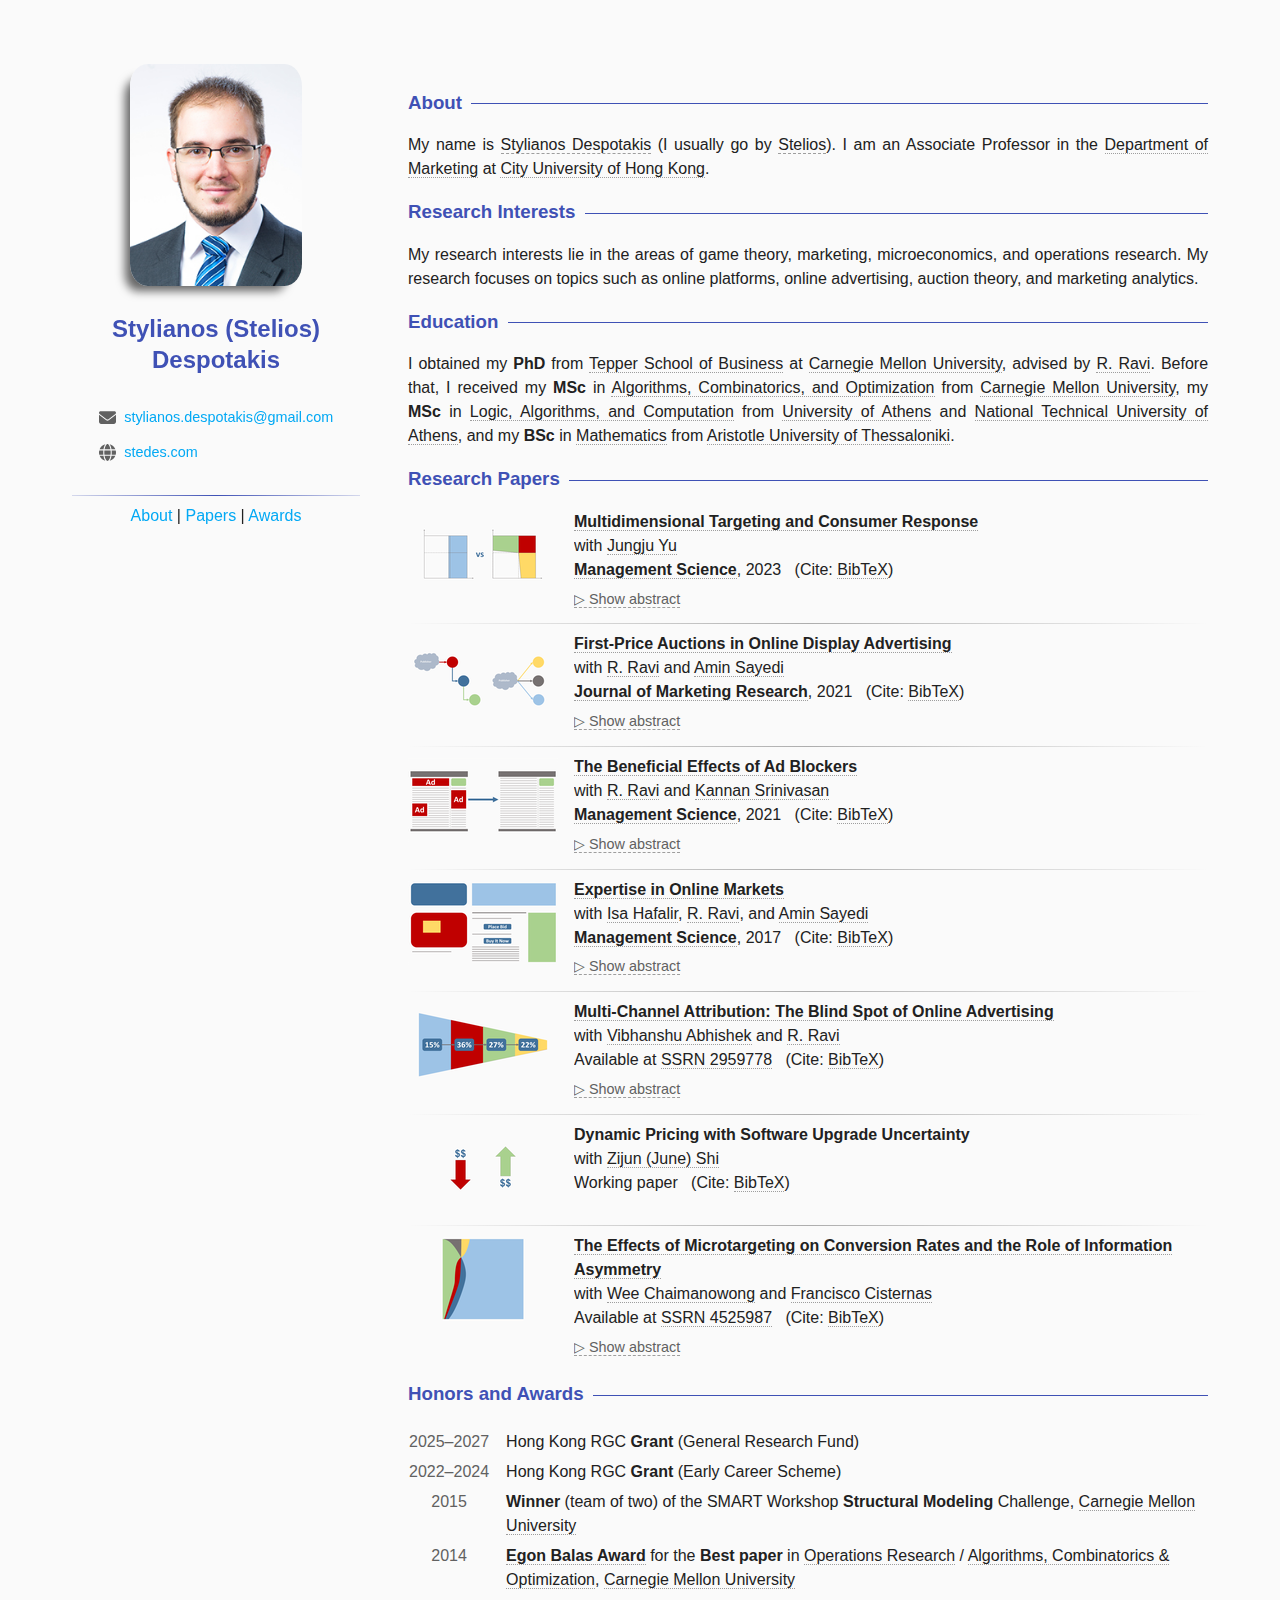
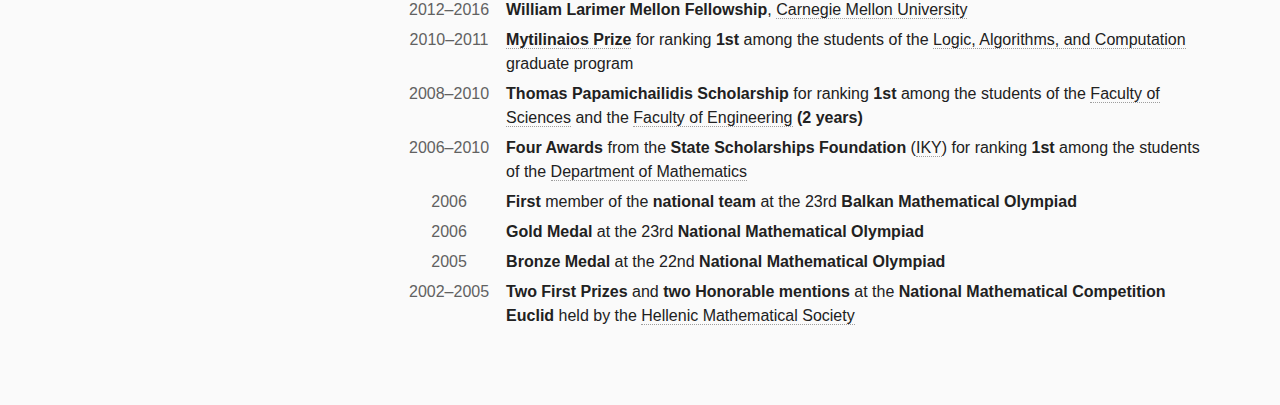
==== commit 3fa5c65e: "update" ====
--- a/index.html
+++ b/index.html
@@ -39,7 +39,7 @@
                 <h2 id="name-title">Stylianos (Stelios) Despotakis</h2>
                 <table class="contact">
                     <tr>
-                        <td><img src="images/envelope.svg" class="icon"></td>
+                        <td><img src="images/envelope.svg" class="icon" alt="email"></td>
                         <td>
                             <div id="myemail" style="display: inline-block;">
                                 @gmail.
@@ -57,7 +57,7 @@
                         </td>
                     </tr>
                     <tr>
-                        <td><img src="images/globe.svg" class="icon"></span></td>
+                        <td><img src="images/globe.svg" class="icon" alt="website"></td>
                         <td>
                             <a href="/">stedes.com</a>
                         </td>
@@ -82,7 +82,7 @@
                         <span class="hover-box">Stylianos Despotakis<span class="message">Greek: Στυλιανός Δεσποτάκης, <small>pronounced&nbsp;</small><span title="Representation in the International Phonetic Alphabet (IPA)">[sti&#654;a'nos &#240;espo'takis]</span> <span title="English pronunciation respelling" class="epr">steel-yah-<span class="smallcaps">NOHSS</span> theh-spoh-<span class="smallcaps">TAH</span>-kees</span></span></span>
                         (I usually go by
                         <span class="hover-box">Stelios<span class="message">Greek: Στέλιος, <small>pronounced&nbsp;</small><span title="Representation in the International Phonetic Alphabet (IPA)">['ste&#654;os]</span> <span title="English pronunciation respelling" class="epr"><span class="smallcaps">STELL</span>-yohs</span></span></span>).
-                        I am an Assistant Professor in the <a href="https://www.cb.cityu.edu.hk/mkt/">Department of Marketing</a> at <a href="https://www.cityu.edu.hk/">City University of Hong Kong</a>.
+                        I am an Associate Professor in the <a href="https://www.cb.cityu.edu.hk/mkt/">Department of Marketing</a> at <a href="https://www.cityu.edu.hk/">City University of Hong Kong</a>.
                     </div>
                 </div>
 
@@ -90,7 +90,7 @@
                 <div class="section">
                     <h3 class="section-title">Research Interests</h3>
                     <div class="research">
-                         My research interests lie in the areas of game theory, marketing, microeconomics, and operations research. My research focuses on topics such as online markets, online advertising, auction theory, and marketing analytics.
+                         My research interests lie in the areas of game theory, marketing, microeconomics, and operations research. My research focuses on topics such as online platforms, online advertising, auction theory, and marketing analytics.
                     </div>
                 </div>
 
@@ -99,7 +99,7 @@
                     <h3 class="section-title">Education</h3>
                     <div class="section-content">
                         <div class="education">
-                            I obtained my <strong>PhD</strong> from <a href="https://www.cmu.edu/tepper/">Tepper School of Business</a> at <a href="https://www.cmu.edu/">Carnegie Mellon University</a>, advised by <a href="https://www.contrib.andrew.cmu.edu/~ravi/">R. Ravi</a>. Before that, I received my <strong>MSc</strong> in <a href="https://aco.math.cmu.edu/">Algorithms, Combinatorics, and Optimization</a> from <a href="https://www.cmu.edu/">Carnegie Mellon University</a>, my <strong>MSc</strong> in <a href="http://mpla.math.uoa.gr/en/">Logic, Algorithms, and Computation</a> from <a href="https://en.uoa.gr/">University of Athens</a> and <a href="https://www.ntua.gr/en">National Technical University of Athens</a>, and my <strong>BSc</strong> in <a href="https://math.auth.gr/en/">Mathematics</a> from <a href="https://www.auth.gr/en">Aristotle University of Thessaloniki</a>.
+                            I obtained my <strong>PhD</strong> from <a href="https://www.cmu.edu/tepper/">Tepper School of Business</a> at <a href="https://www.cmu.edu/">Carnegie Mellon University</a>, advised by <a href="https://www.contrib.andrew.cmu.edu/~ravi/">R. Ravi</a>. Before that, I received my <strong>MSc</strong> in <a href="https://aco.math.cmu.edu/">Algorithms, Combinatorics, and Optimization</a> from <a href="https://www.cmu.edu/">Carnegie Mellon University</a>, my <strong>MSc</strong> in <a href="http://mpla.math.uoa.gr/en/">Logic, Algorithms, and Computation</a> from <a href="https://en.uoa.gr/">University of Athens</a> and <a href="https://ntua.gr/en/">National Technical University of Athens</a>, and my <strong>BSc</strong> in <a href="https://math.auth.gr/en/">Mathematics</a> from <a href="https://www.auth.gr/en/">Aristotle University of Thessaloniki</a>.
                         </div>
                     </div>
                 </div>
@@ -144,7 +144,7 @@
                                     </figure>
                                 </div>
                                 <div class="abstract-container">
-                                    <input type="checkbox" class="abstract-state" id="abstract5"/>
+                                    <input type="checkbox" class="abstract-state" id="abstract5">
                                     <label for="abstract5" class="abstract-trigger"></label>
                                     <div class="abstract-wrap">
                                         <div class="abstract-target">
@@ -194,7 +194,7 @@
                                     </figure>
                                 </div>
                                 <div class="abstract-container">
-                                    <input type="checkbox" class="abstract-state" id="abstract4"/>
+                                    <input type="checkbox" class="abstract-state" id="abstract4">
                                     <label for="abstract4" class="abstract-trigger"></label>
                                     <div class="abstract-wrap">
                                         <div class="abstract-target">
@@ -244,7 +244,7 @@
                                     </figure>
                                 </div>
                                 <div class="abstract-container">
-                                    <input type="checkbox" class="abstract-state" id="abstract3"/>
+                                    <input type="checkbox" class="abstract-state" id="abstract3">
                                     <label for="abstract3" class="abstract-trigger"></label>
                                     <div class="abstract-wrap">
                                         <div class="abstract-target">
@@ -294,7 +294,7 @@
                                     </figure>
                                 </div>
                                 <div class="abstract-container">
-                                    <input type="checkbox" class="abstract-state" id="abstract1"/>
+                                    <input type="checkbox" class="abstract-state" id="abstract1">
                                     <label for="abstract1" class="abstract-trigger"></label>
                                     <div class="abstract-wrap">
                                         <div class="abstract-target">
@@ -320,7 +320,7 @@
                                     with <a href="https://merage.uci.edu/research-faculty/faculty-directory/Vibhanshu-Abhishek.html">Vibhanshu Abhishek</a> and <a href="https://www.contrib.andrew.cmu.edu/~ravi/">R. Ravi</a>
                                 </div>
                                 <div class="venue">
-                                    Available at <a href="https://ssrn.com/abstract=2959778">SSRN 2959778</a> &nbsp; (Cite: <a href="#bibtex2">BibTeX</a>)
+                                    Available at <a href="https://papers.ssrn.com/sol3/papers.cfm?abstract_id=2959778">SSRN 2959778</a> &nbsp; (Cite: <a href="#bibtex2">BibTeX</a>)
                                 </div>
                                 <div class="lightbox" id="bibtex2">
                                     <figure>
@@ -340,7 +340,7 @@
                                     </figure>
                                 </div>
                                 <div class="abstract-container">
-                                    <input type="checkbox" class="abstract-state" id="abstract2"/>
+                                    <input type="checkbox" class="abstract-state" id="abstract2">
                                     <label for="abstract2" class="abstract-trigger"></label>
                                     <div class="abstract-wrap">
                                         <div class="abstract-target">
@@ -399,7 +399,7 @@
                                     with <a href="https://grad.bschool.cuhk.edu.hk/students/chaimanowong-wee/">Wee Chaimanowong</a> and <a href="https://www.bschool.cuhk.edu.hk/staff/cisternas-vera-francisco/">Francisco Cisternas</a>
                                 </div>
                                 <div class="venue">
-                                    Available at <a href="https://ssrn.com/abstract=4525987">SSRN 4525987</a> &nbsp; (Cite: <a href="#bibtex6">BibTeX</a>)
+                                    Available at <a href="https://papers.ssrn.com/sol3/papers.cfm?abstract_id=4525987">SSRN 4525987</a> &nbsp; (Cite: <a href="#bibtex6">BibTeX</a>)
                                 </div>
                                 <div class="lightbox" id="bibtex6">
                                     <figure>
@@ -419,7 +419,7 @@
                                     </figure>
                                 </div>
                                 <div class="abstract-container">
-                                    <input type="checkbox" class="abstract-state" id="abstract6"/>
+                                    <input type="checkbox" class="abstract-state" id="abstract6">
                                     <label for="abstract6" class="abstract-trigger"></label>
                                     <div class="abstract-wrap">
                                         <div class="abstract-target">
@@ -444,6 +444,12 @@
                     <div class="section-content">
                         <table class="awards">
                             <tr>
+                                <td>2025&ndash;2027</td>
+                                <td>
+                                    Hong Kong RGC <strong>Grant</strong> (General Research Fund)
+                                </td>
+                            </tr>
+                            <tr>
                                 <td>2022&ndash;2024</td>
                                 <td>
                                     Hong Kong RGC <strong>Grant</strong> (Early Career Scheme)
@@ -476,7 +482,7 @@
                             <tr>
                                 <td>2008&ndash;2010</td>
                                 <td>
-                                    <strong>Thomas Papamichailidis Scholarship</strong> for ranking <strong>1st</strong> among the students of the <a href="https://www.auth.gr/en/sci">Faculty of Sciences</a> and the <a href="https://www.auth.gr/en/eng">Faculty of Engineering</a> <strong>(2 years)</strong>
+                                    <strong>Thomas Papamichailidis Scholarship</strong> for ranking <strong>1st</strong> among the students of the <a href="https://www.auth.gr/en/faculty/sci-en/">Faculty of Sciences</a> and the <a href="https://www.auth.gr/en/faculty/eng-en/">Faculty of Engineering</a> <strong>(2 years)</strong>
                                 </td>
                             </tr>
                             <tr>
@@ -513,12 +519,24 @@
                     </div>
                 </div>
 
-
             </div>
         </div>
 
-        <script src="https://ajax.googleapis.com/ajax/libs/jquery/1.12.4/jquery.min.js"></script>
-        <script src="js/cv_script.js"></script>
+        <script>
+            document.addEventListener('DOMContentLoaded', function() {
+                const myemail = document.getElementById('myemail');
+                const c = myemail.firstChild.textContent.trim();
+                const d = myemail.childNodes[1].firstChild.textContent.trim();
+                const b = myemail.childNodes[3].firstChild.textContent.trim();
+                const a = myemail.childNodes[3].childNodes[3].firstChild.textContent.trim();
+                const e = a + b + c + d;
+                const anchor = document.createElement('a');
+                anchor.textContent = e;
+                anchor.setAttribute('href', 'mailto:' + e);
+                myemail.innerHTML = '';
+                myemail.appendChild(anchor);
+            });
+        </script>
 
     </body>
 </html>
--- a/css/cv_style.css
+++ b/css/cv_style.css
@@ -3,6 +3,7 @@
     font-size: 1em;
     line-height: 1.5em;
     background-color: #fafafa;
+    scroll-behavior: smooth;
 }
 
 body {
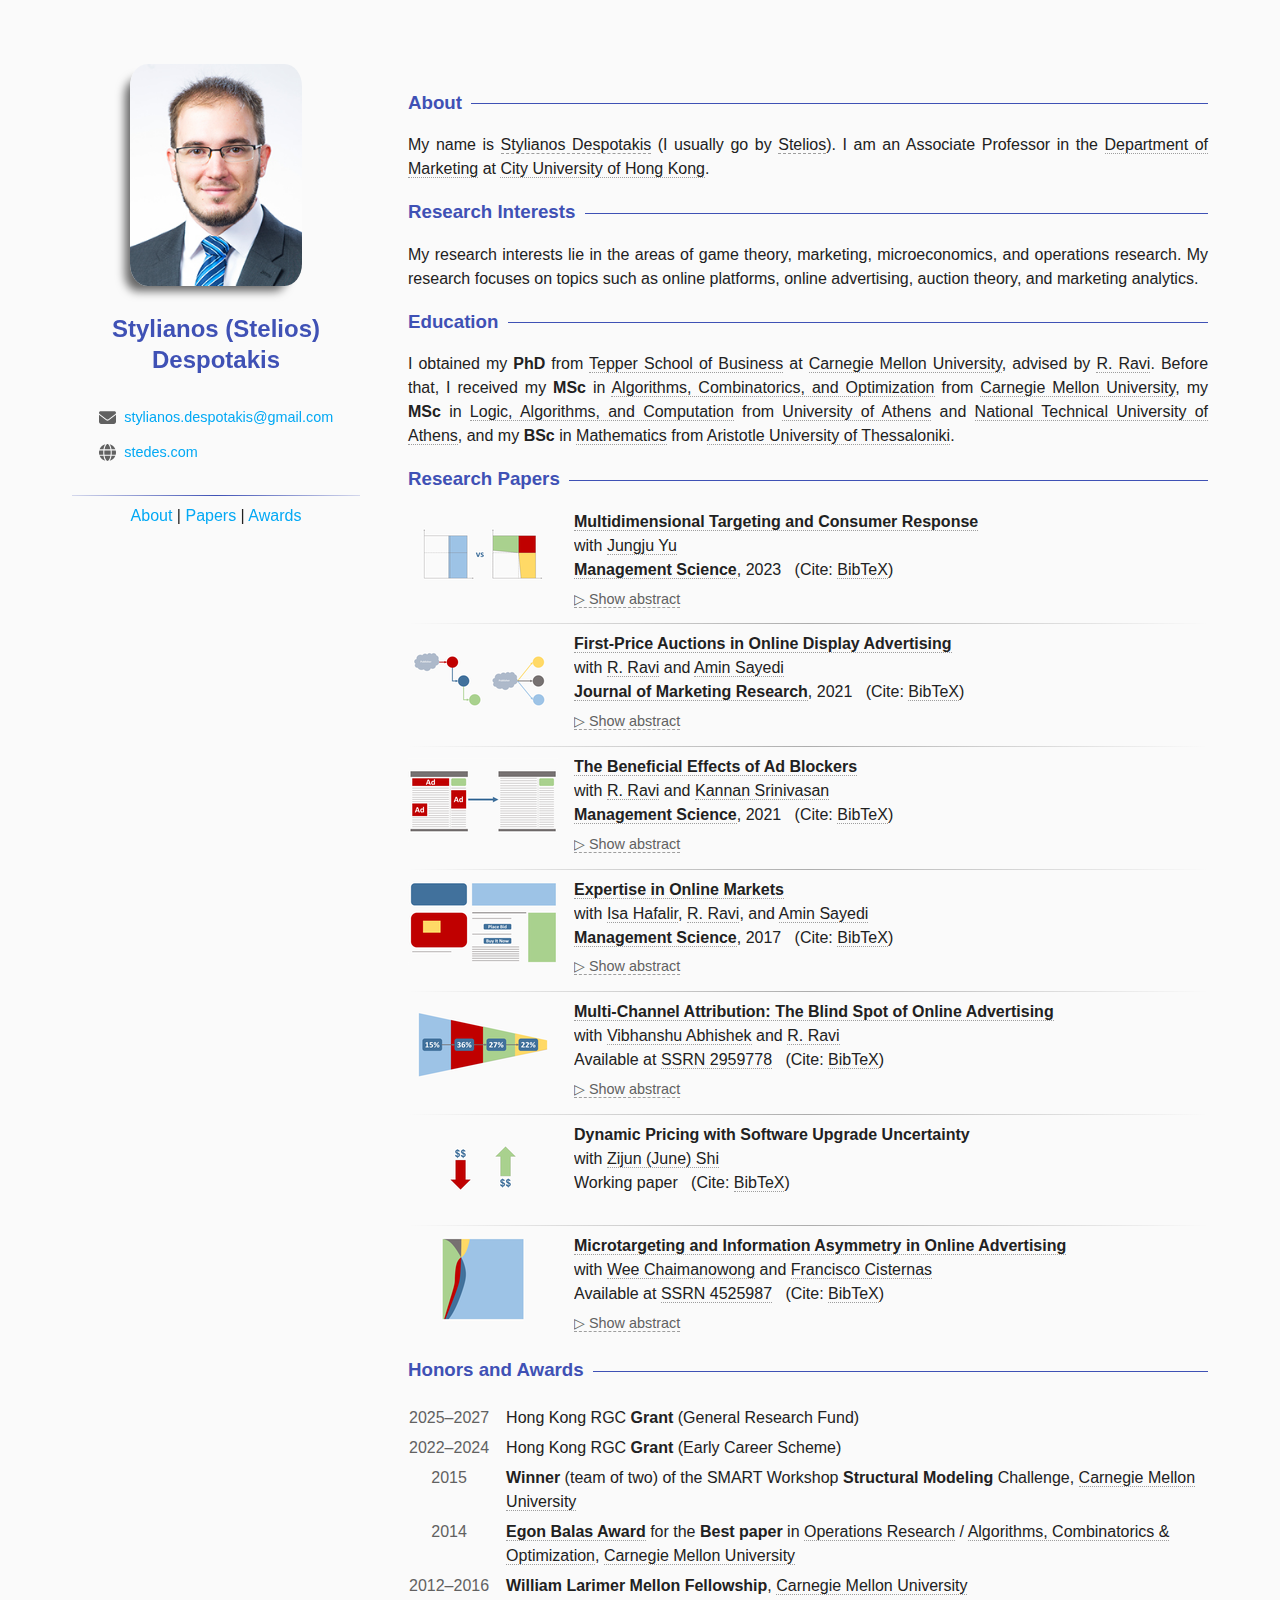
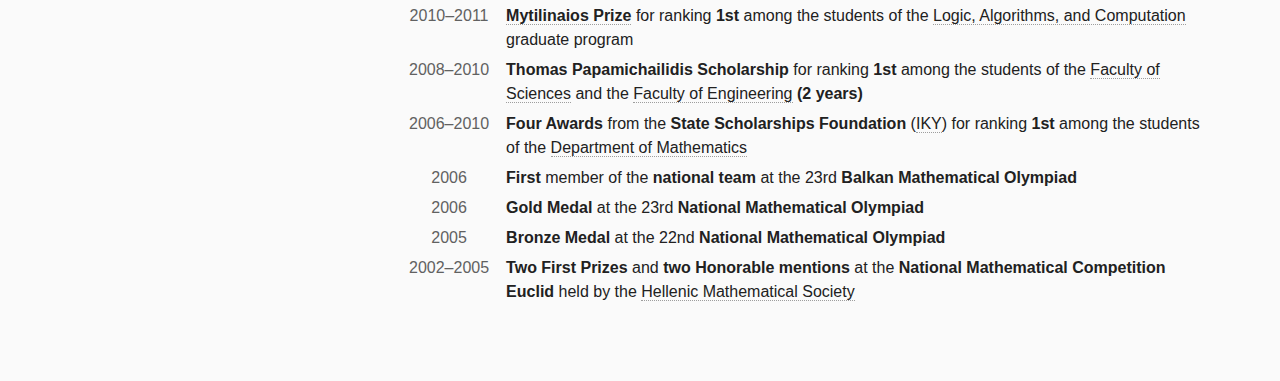
==== commit ab78fdff: "update" ====
--- a/index.html
+++ b/index.html
@@ -393,7 +393,7 @@
                             </div>
                             <div class="paper-details">
                                 <div class="paper-title">
-                                    <strong><a href="pdfs/CCD%20-%20The%20Effects%20of%20Microtargeting%20on%20Conversion%20Rates%20and%20the%20Role%20of%20Information%20Asymmetry%20-%202023.pdf">The Effects of Microtargeting on Conversion Rates and the Role of Information Asymmetry</a></strong>
+                                    <strong><a href="pdfs/CCD%20-%20Microtargeting%20and%20Information%20Asymmetry%20in%20Online%20Advertising%20-%202024.pdf">Microtargeting and Information Asymmetry in Online Advertising</a></strong>
                                 </div>
                                 <div class="authors">
                                     with <a href="https://grad.bschool.cuhk.edu.hk/students/chaimanowong-wee/">Wee Chaimanowong</a> and <a href="https://www.bschool.cuhk.edu.hk/staff/cisternas-vera-francisco/">Francisco Cisternas</a>
@@ -406,10 +406,10 @@
                                         <a href="#!" class="close"></a>
                                         <figcaption>
 <pre>@article{chaimanowong2023effects,
-  title   = {The Effects of Microtargeting on Conversion Rates and the Role of Information Asymmetry},
+  title   = {Microtargeting and Information Asymmetry in Online Advertising},
   author  = {Chaimanowong, Wee and Cisternas, Francisco and Despotakis, Stylianos},
   journal = {Available at SSRN 4525987},
-  year    = {2023},
+  year    = {2024},
   doi     = {10.2139/ssrn.4525987},
   URL     = {
     https://ssrn.com/abstract=4525987
@@ -425,10 +425,10 @@
                                         <div class="abstract-target">
                                             <h4>Abstract</h4>
                                             <p>
-                                                Behavioral advertising targets consumers based on their personal characteristics, while contextual advertising is based on the content consumers are currently viewing. Nowadays, many websites employ a combination of the two, known as <em>microtargeting</em>, to display more tailored ads to consumers. Although it is debated whether using behavioral data benefits or harms publishers' revenues, the prevailing belief has been that more personalized ads always yield higher conversion rates. However, recent empirical evidence indicates that less targeted ads can sometimes achieve equal or even greater conversion rates.
-                                            </p>
-                                            <p>
-                                                We introduce a game-theoretic model to investigate this phenomenon and explain why disabling microtargeted behavioral advertising can sometimes result in increased conversion rates and publisher revenue simultaneously. We link this outcome to the information asymmetry present in the online advertising market. Allowing third-party cookies on a website enables some advertisers to access behavioral data from large ad exchanges, a privilege not universally available. Moreover, not all advertisers have the advanced tools necessary to leverage this additional information effectively. We show that such information asymmetry can reduce market efficiency. Surprisingly, disabling microtargeting can create a more efficient market by providing equal opportunities to all advertisers, despite them being less informed.
+                                                In online advertising auctions, advertisers bid on ad impressions by using consumer data to target users effectively. However, disparities in data access and types among advertisers create information asymmetries that influence auction outcomes and publishers' revenues. This paper studies the impact of such asymmetries by developing a theoretical model that incorporates three key elements: (1) differentiation between types of consumer data—recognizing that data varies by source and characteristics; (2) information asymmetry among advertisers—acknowledging that not all advertisers have equal access to all consumer data; and (3) possible correlations in advertisers' valuations—understanding that certain data can affect advertisers' valuations in correlated ways.
+                                            </p>
+                                            <p>
+                                                Our findings reveal that under specific conditions—when advertisers' valuations are positively correlated based on certain consumer data and when information asymmetry exists among them—publishers can improve both their revenue and the auction's conversion rates by limiting data access and disabling microtargeting. Additionally, we show that when advertisers' valuations are independent, information asymmetry can be advantageous for publishers, suggesting that selectively allowing microtargeting can be beneficial. Interestingly, both informed and uninformed advertisers may, in some cases, gain when their competitors acquire more information.
                                             </p>
                                         </div>
                                     </div>
